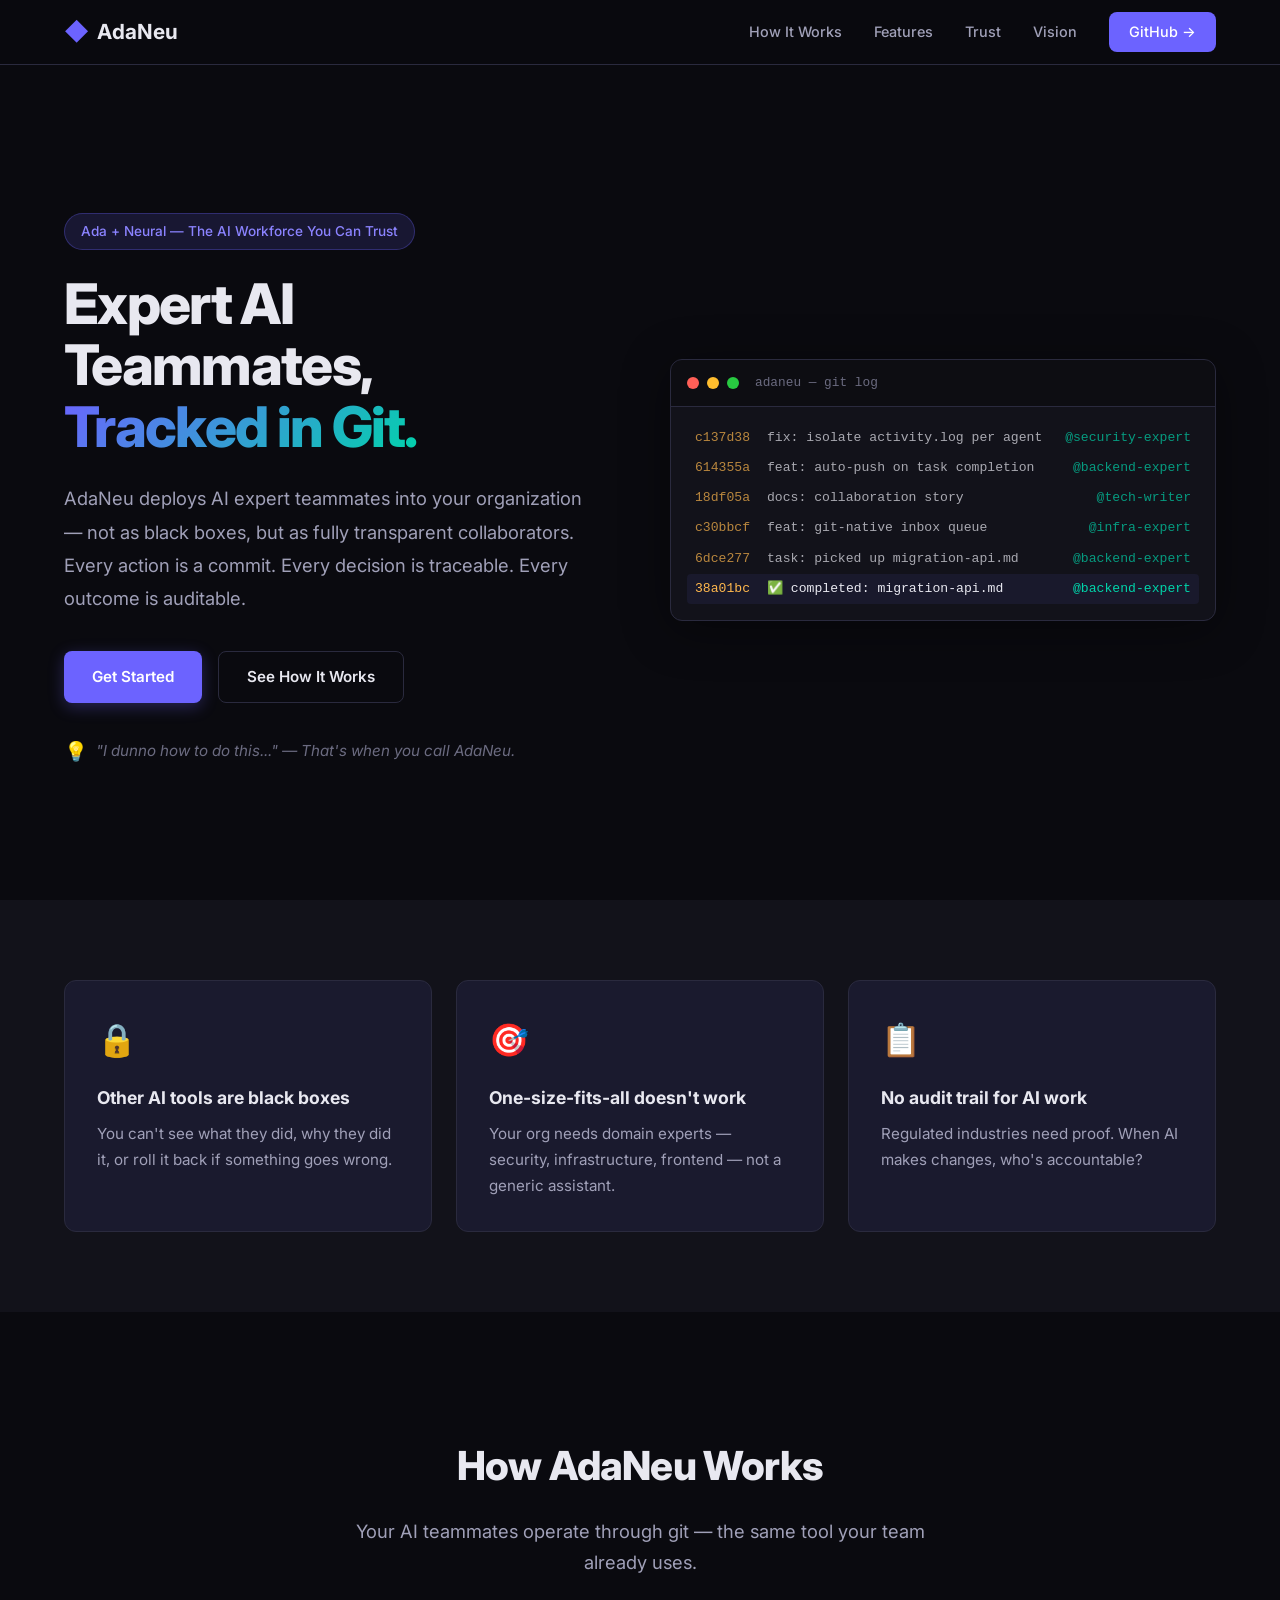
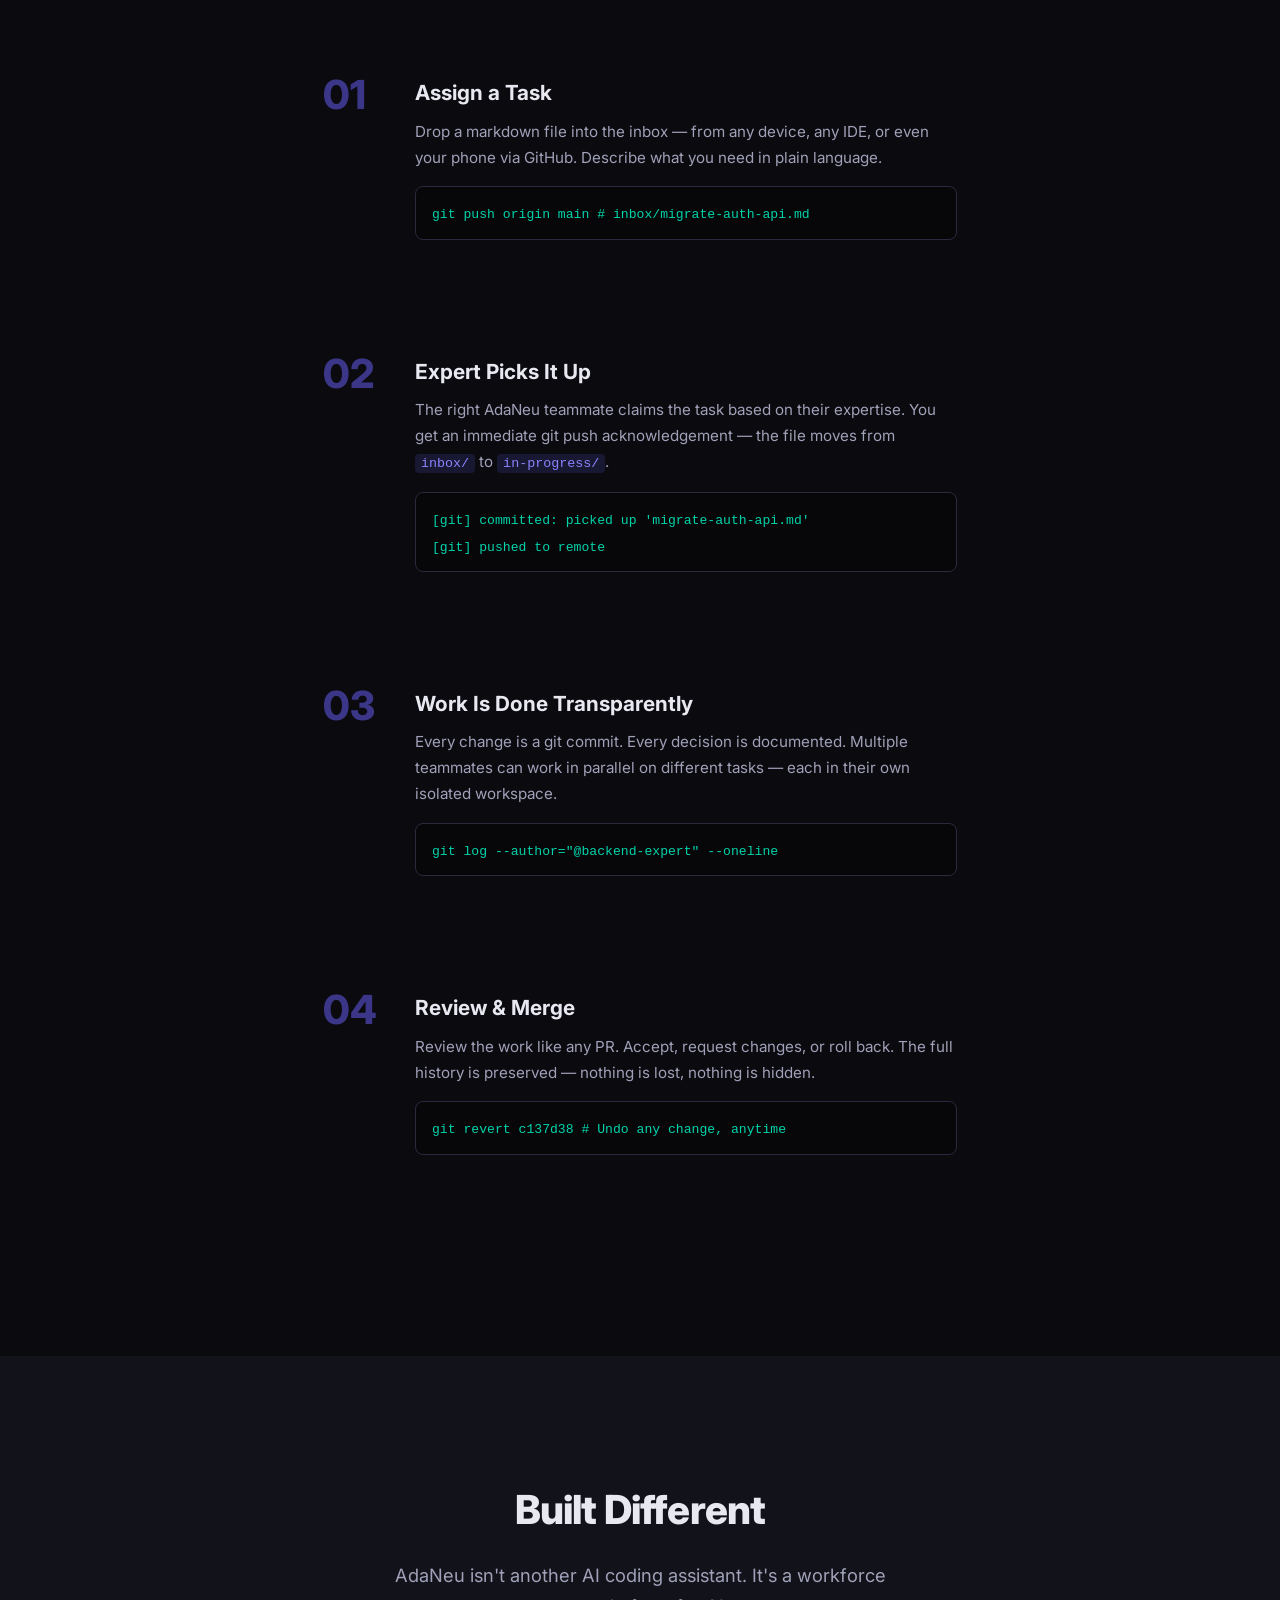
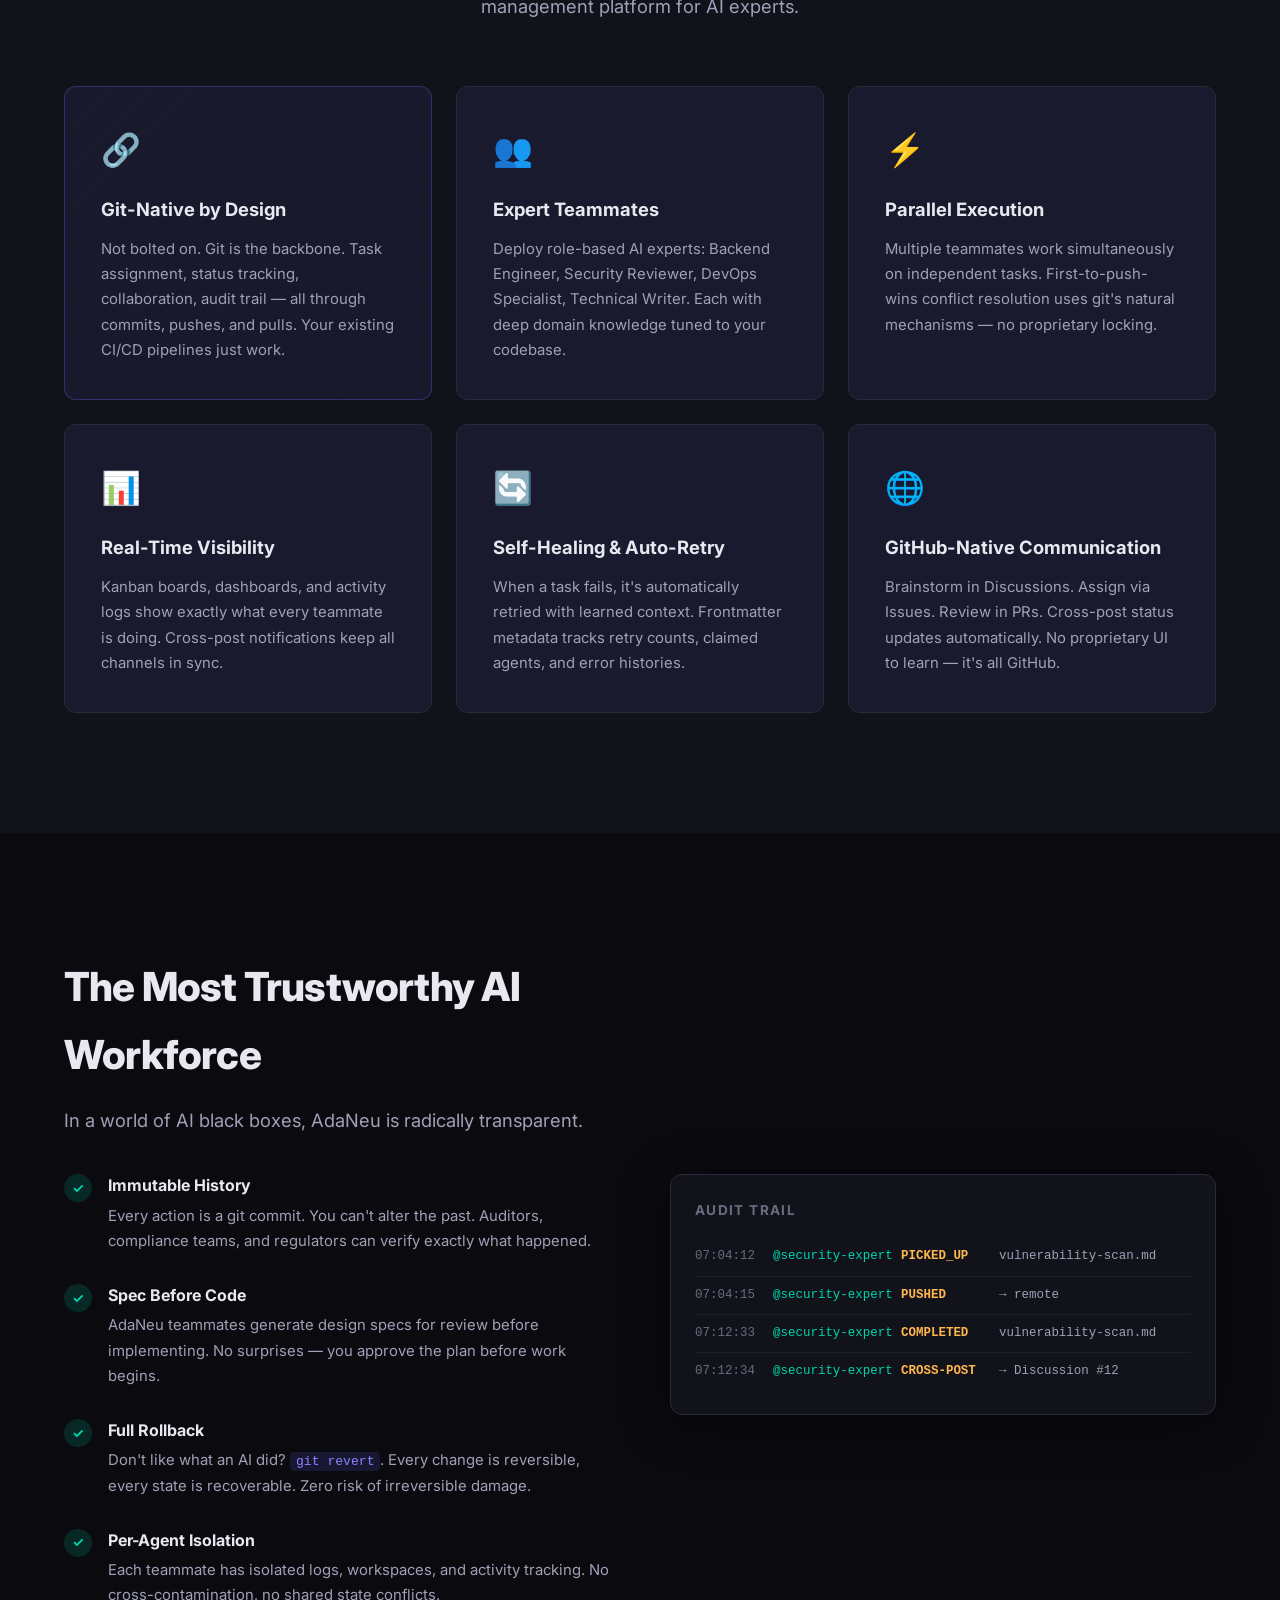
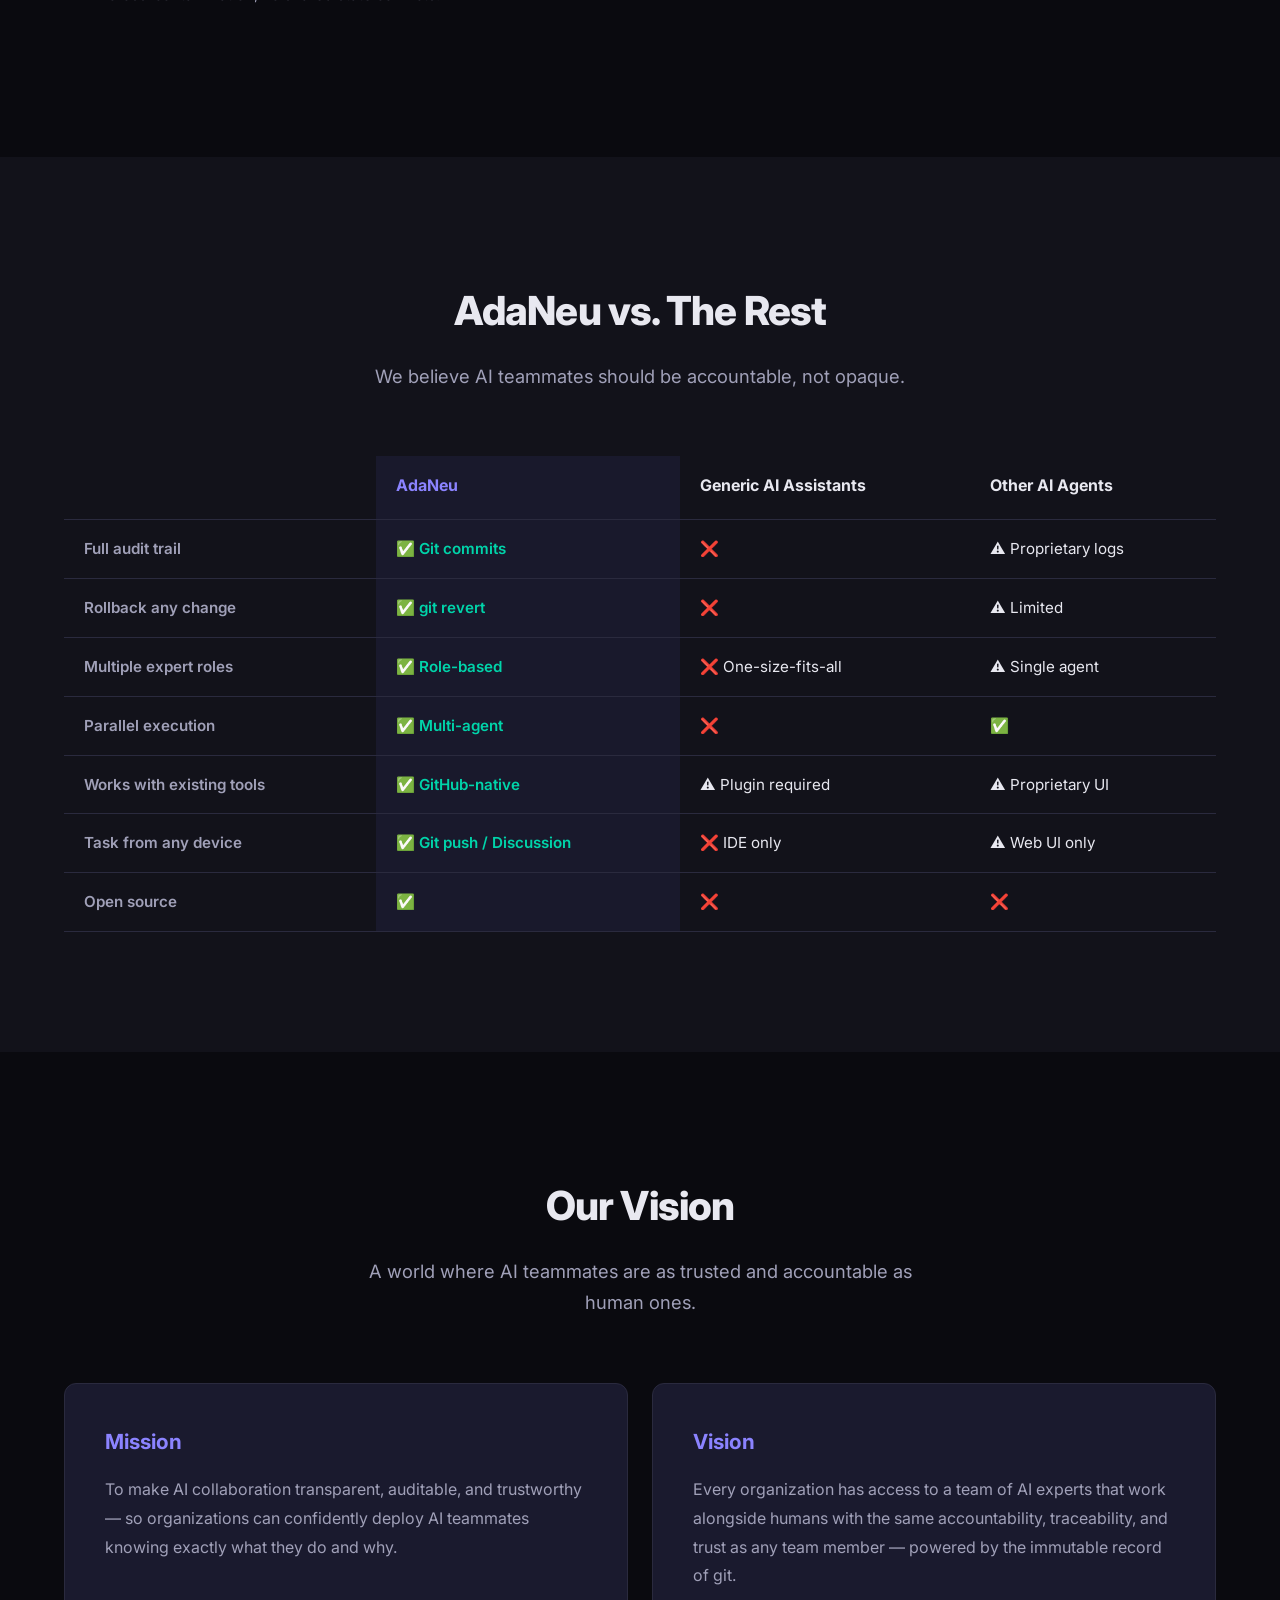
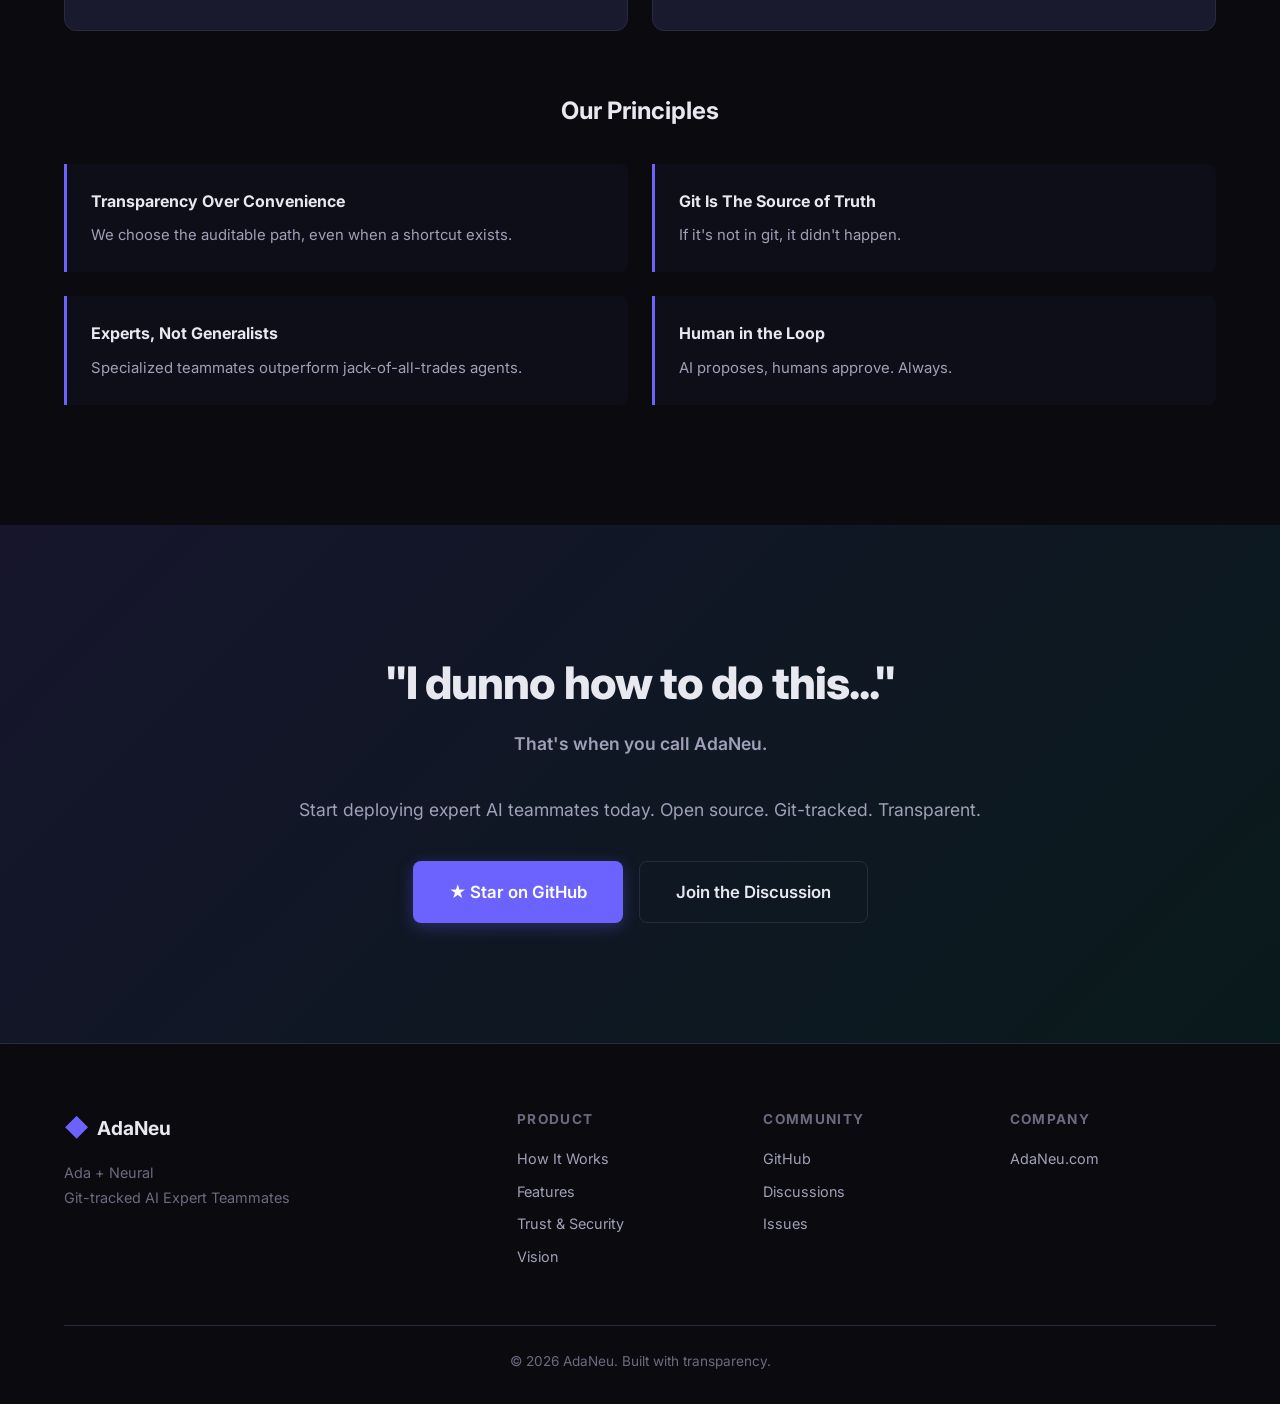
==== index.html @ 2d24b6de "feat: professional landing page for AdaNeu.com - index.html: Full landing page with hero, problem/so" ====
<!DOCTYPE html>
<html lang="en">
<head>
    <meta charset="UTF-8">
    <meta name="viewport" content="width=device-width, initial-scale=1.0">
    <title>AdaNeu — AI Expert Teammates for Organizations</title>
    <meta name="description" content="AdaNeu provides git-tracked AI expert teammates that integrate into your organization as a transparent, auditable workforce. Every action is a commit. Every decision is traceable.">
    <link rel="preconnect" href="https://fonts.googleapis.com">
    <link rel="preconnect" href="https://fonts.gstatic.com" crossorigin>
    <link href="https://fonts.googleapis.com/css2?family=Inter:wght@300;400;500;600;700;800&display=swap" rel="stylesheet">
    <link rel="stylesheet" href="style.css">
    <link rel="icon" type="image/svg+xml" href="favicon.svg">
</head>
<body>
    <!-- Navigation -->
    <nav class="nav">
        <div class="nav-container">
            <a href="/" class="nav-logo">
                <span class="logo-icon">◆</span>
                <span class="logo-text">AdaNeu</span>
            </a>
            <div class="nav-links">
                <a href="#how-it-works">How It Works</a>
                <a href="#features">Features</a>
                <a href="#trust">Trust</a>
                <a href="#vision">Vision</a>
                <a href="https://github.com/claude-optima/adaneu" class="nav-cta" target="_blank">GitHub →</a>
            </div>
            <button class="nav-mobile-toggle" aria-label="Toggle menu">
                <span></span>
                <span></span>
                <span></span>
            </button>
        </div>
    </nav>

    <!-- Hero Section -->
    <section class="hero">
        <div class="hero-container">
            <div class="hero-badge">Ada + Neural — The AI Workforce You Can Trust</div>
            <h1 class="hero-title">
                Expert AI Teammates,<br>
                <span class="hero-highlight">Tracked in Git.</span>
            </h1>
            <p class="hero-subtitle">
                AdaNeu deploys AI expert teammates into your organization — not as black boxes, 
                but as fully transparent collaborators. Every action is a commit. 
                Every decision is traceable. Every outcome is auditable.
            </p>
            <div class="hero-cta-group">
                <a href="https://github.com/claude-optima/adaneu" class="btn btn-primary" target="_blank">
                    Get Started
                </a>
                <a href="#how-it-works" class="btn btn-secondary">
                    See How It Works
                </a>
            </div>
            <div class="hero-tagline">
                <span class="hero-tagline-icon">💡</span>
                <em>"I dunno how to do this..." — That's when you call AdaNeu.</em>
            </div>
        </div>
        <div class="hero-visual">
            <div class="terminal">
                <div class="terminal-header">
                    <span class="terminal-dot red"></span>
                    <span class="terminal-dot yellow"></span>
                    <span class="terminal-dot green"></span>
                    <span class="terminal-title">adaneu — git log</span>
                </div>
                <div class="terminal-body">
                    <div class="terminal-line">
                        <span class="t-hash">c137d38</span>
                        <span class="t-msg">fix: isolate activity.log per agent</span>
                        <span class="t-agent">@security-expert</span>
                    </div>
                    <div class="terminal-line">
                        <span class="t-hash">614355a</span>
                        <span class="t-msg">feat: auto-push on task completion</span>
                        <span class="t-agent">@backend-expert</span>
                    </div>
                    <div class="terminal-line">
                        <span class="t-hash">18df05a</span>
                        <span class="t-msg">docs: collaboration story</span>
                        <span class="t-agent">@tech-writer</span>
                    </div>
                    <div class="terminal-line">
                        <span class="t-hash">c30bbcf</span>
                        <span class="t-msg">feat: git-native inbox queue</span>
                        <span class="t-agent">@infra-expert</span>
                    </div>
                    <div class="terminal-line">
                        <span class="t-hash">6dce277</span>
                        <span class="t-msg">task: picked up migration-api.md</span>
                        <span class="t-agent">@backend-expert</span>
                    </div>
                    <div class="terminal-line active">
                        <span class="t-hash">38a01bc</span>
                        <span class="t-msg">✅ completed: migration-api.md</span>
                        <span class="t-agent">@backend-expert</span>
                    </div>
                </div>
            </div>
        </div>
    </section>

    <!-- Problem Section -->
    <section class="problem">
        <div class="container">
            <div class="problem-grid">
                <div class="problem-card">
                    <div class="problem-icon">🔒</div>
                    <h3>Other AI tools are black boxes</h3>
                    <p>You can't see what they did, why they did it, or roll it back if something goes wrong.</p>
                </div>
                <div class="problem-card">
                    <div class="problem-icon">🎯</div>
                    <h3>One-size-fits-all doesn't work</h3>
                    <p>Your org needs domain experts — security, infrastructure, frontend — not a generic assistant.</p>
                </div>
                <div class="problem-card">
                    <div class="problem-icon">📋</div>
                    <h3>No audit trail for AI work</h3>
                    <p>Regulated industries need proof. When AI makes changes, who's accountable?</p>
                </div>
            </div>
        </div>
    </section>

    <!-- How It Works -->
    <section id="how-it-works" class="how-it-works">
        <div class="container">
            <div class="section-header">
                <h2>How AdaNeu Works</h2>
                <p>Your AI teammates operate through git — the same tool your team already uses.</p>
            </div>
            <div class="steps">
                <div class="step">
                    <div class="step-number">01</div>
                    <div class="step-content">
                        <h3>Assign a Task</h3>
                        <p>Drop a markdown file into the inbox — from any device, any IDE, or even your phone via GitHub. Describe what you need in plain language.</p>
                        <div class="step-code">
                            <code>git push origin main  # inbox/migrate-auth-api.md</code>
                        </div>
                    </div>
                </div>
                <div class="step">
                    <div class="step-number">02</div>
                    <div class="step-content">
                        <h3>Expert Picks It Up</h3>
                        <p>The right AdaNeu teammate claims the task based on their expertise. You get an immediate git push acknowledgement — the file moves from <code>inbox/</code> to <code>in-progress/</code>.</p>
                        <div class="step-code">
                            <code>[git] committed: picked up 'migrate-auth-api.md'<br>[git] pushed to remote</code>
                        </div>
                    </div>
                </div>
                <div class="step">
                    <div class="step-number">03</div>
                    <div class="step-content">
                        <h3>Work Is Done Transparently</h3>
                        <p>Every change is a git commit. Every decision is documented. Multiple teammates can work in parallel on different tasks — each in their own isolated workspace.</p>
                        <div class="step-code">
                            <code>git log --author="@backend-expert" --oneline</code>
                        </div>
                    </div>
                </div>
                <div class="step">
                    <div class="step-number">04</div>
                    <div class="step-content">
                        <h3>Review &amp; Merge</h3>
                        <p>Review the work like any PR. Accept, request changes, or roll back. The full history is preserved — nothing is lost, nothing is hidden.</p>
                        <div class="step-code">
                            <code>git revert c137d38  # Undo any change, anytime</code>
                        </div>
                    </div>
                </div>
            </div>
        </div>
    </section>

    <!-- Features -->
    <section id="features" class="features">
        <div class="container">
            <div class="section-header">
                <h2>Built Different</h2>
                <p>AdaNeu isn't another AI coding assistant. It's a workforce management platform for AI experts.</p>
            </div>
            <div class="features-grid">
                <div class="feature-card feature-highlight">
                    <div class="feature-icon">🔗</div>
                    <h3>Git-Native by Design</h3>
                    <p>Not bolted on. Git is the backbone. Task assignment, status tracking, collaboration, audit trail — all through commits, pushes, and pulls. Your existing CI/CD pipelines just work.</p>
                </div>
                <div class="feature-card">
                    <div class="feature-icon">👥</div>
                    <h3>Expert Teammates</h3>
                    <p>Deploy role-based AI experts: Backend Engineer, Security Reviewer, DevOps Specialist, Technical Writer. Each with deep domain knowledge tuned to your codebase.</p>
                </div>
                <div class="feature-card">
                    <div class="feature-icon">⚡</div>
                    <h3>Parallel Execution</h3>
                    <p>Multiple teammates work simultaneously on independent tasks. First-to-push-wins conflict resolution uses git's natural mechanisms — no proprietary locking.</p>
                </div>
                <div class="feature-card">
                    <div class="feature-icon">📊</div>
                    <h3>Real-Time Visibility</h3>
                    <p>Kanban boards, dashboards, and activity logs show exactly what every teammate is doing. Cross-post notifications keep all channels in sync.</p>
                </div>
                <div class="feature-card">
                    <div class="feature-icon">🔄</div>
                    <h3>Self-Healing &amp; Auto-Retry</h3>
                    <p>When a task fails, it's automatically retried with learned context. Frontmatter metadata tracks retry counts, claimed agents, and error histories.</p>
                </div>
                <div class="feature-card">
                    <div class="feature-icon">🌐</div>
                    <h3>GitHub-Native Communication</h3>
                    <p>Brainstorm in Discussions. Assign via Issues. Review in PRs. Cross-post status updates automatically. No proprietary UI to learn — it's all GitHub.</p>
                </div>
            </div>
        </div>
    </section>

    <!-- Trust Section -->
    <section id="trust" class="trust">
        <div class="container">
            <div class="trust-grid">
                <div class="trust-content">
                    <h2>The Most Trustworthy AI Workforce</h2>
                    <p class="trust-lead">In a world of AI black boxes, AdaNeu is radically transparent.</p>
                    <div class="trust-points">
                        <div class="trust-point">
                            <div class="trust-check">✓</div>
                            <div>
                                <strong>Immutable History</strong>
                                <p>Every action is a git commit. You can't alter the past. Auditors, compliance teams, and regulators can verify exactly what happened.</p>
                            </div>
                        </div>
                        <div class="trust-point">
                            <div class="trust-check">✓</div>
                            <div>
                                <strong>Spec Before Code</strong>
                                <p>AdaNeu teammates generate design specs for review before implementing. No surprises — you approve the plan before work begins.</p>
                            </div>
                        </div>
                        <div class="trust-point">
                            <div class="trust-check">✓</div>
                            <div>
                                <strong>Full Rollback</strong>
                                <p>Don't like what an AI did? <code>git revert</code>. Every change is reversible, every state is recoverable. Zero risk of irreversible damage.</p>
                            </div>
                        </div>
                        <div class="trust-point">
                            <div class="trust-check">✓</div>
                            <div>
                                <strong>Per-Agent Isolation</strong>
                                <p>Each teammate has isolated logs, workspaces, and activity tracking. No cross-contamination, no shared state conflicts.</p>
                            </div>
                        </div>
                    </div>
                </div>
                <div class="trust-visual">
                    <div class="audit-card">
                        <h4>Audit Trail</h4>
                        <div class="audit-entry">
                            <span class="audit-time">07:04:12</span>
                            <span class="audit-agent">@security-expert</span>
                            <span class="audit-action">PICKED_UP</span>
                            <span class="audit-task">vulnerability-scan.md</span>
                        </div>
                        <div class="audit-entry">
                            <span class="audit-time">07:04:15</span>
                            <span class="audit-agent">@security-expert</span>
                            <span class="audit-action">PUSHED</span>
                            <span class="audit-task">→ remote</span>
                        </div>
                        <div class="audit-entry">
                            <span class="audit-time">07:12:33</span>
                            <span class="audit-agent">@security-expert</span>
                            <span class="audit-action">COMPLETED</span>
                            <span class="audit-task">vulnerability-scan.md</span>
                        </div>
                        <div class="audit-entry">
                            <span class="audit-time">07:12:34</span>
                            <span class="audit-agent">@security-expert</span>
                            <span class="audit-action">CROSS-POST</span>
                            <span class="audit-task">→ Discussion #12</span>
                        </div>
                    </div>
                </div>
            </div>
        </div>
    </section>

    <!-- Comparison -->
    <section class="comparison">
        <div class="container">
            <div class="section-header">
                <h2>AdaNeu vs. The Rest</h2>
                <p>We believe AI teammates should be accountable, not opaque.</p>
            </div>
            <div class="comparison-table-wrapper">
                <table class="comparison-table">
                    <thead>
                        <tr>
                            <th></th>
                            <th class="highlight-col">AdaNeu</th>
                            <th>Generic AI Assistants</th>
                            <th>Other AI Agents</th>
                        </tr>
                    </thead>
                    <tbody>
                        <tr>
                            <td>Full audit trail</td>
                            <td class="highlight-col">✅ Git commits</td>
                            <td>❌</td>
                            <td>⚠️ Proprietary logs</td>
                        </tr>
                        <tr>
                            <td>Rollback any change</td>
                            <td class="highlight-col">✅ git revert</td>
                            <td>❌</td>
                            <td>⚠️ Limited</td>
                        </tr>
                        <tr>
                            <td>Multiple expert roles</td>
                            <td class="highlight-col">✅ Role-based</td>
                            <td>❌ One-size-fits-all</td>
                            <td>⚠️ Single agent</td>
                        </tr>
                        <tr>
                            <td>Parallel execution</td>
                            <td class="highlight-col">✅ Multi-agent</td>
                            <td>❌</td>
                            <td>✅</td>
                        </tr>
                        <tr>
                            <td>Works with existing tools</td>
                            <td class="highlight-col">✅ GitHub-native</td>
                            <td>⚠️ Plugin required</td>
                            <td>⚠️ Proprietary UI</td>
                        </tr>
                        <tr>
                            <td>Task from any device</td>
                            <td class="highlight-col">✅ Git push / Discussion</td>
                            <td>❌ IDE only</td>
                            <td>⚠️ Web UI only</td>
                        </tr>
                        <tr>
                            <td>Open source</td>
                            <td class="highlight-col">✅</td>
                            <td>❌</td>
                            <td>❌</td>
                        </tr>
                    </tbody>
                </table>
            </div>
        </div>
    </section>

    <!-- Vision Section -->
    <section id="vision" class="vision">
        <div class="container">
            <div class="section-header">
                <h2>Our Vision</h2>
                <p>A world where AI teammates are as trusted and accountable as human ones.</p>
            </div>
            <div class="vision-content">
                <div class="vision-mission">
                    <div class="vision-card">
                        <h3>Mission</h3>
                        <p>To make AI collaboration transparent, auditable, and trustworthy — so organizations can confidently deploy AI teammates knowing exactly what they do and why.</p>
                    </div>
                    <div class="vision-card">
                        <h3>Vision</h3>
                        <p>Every organization has access to a team of AI experts that work alongside humans with the same accountability, traceability, and trust as any team member — powered by the immutable record of git.</p>
                    </div>
                </div>
                <div class="vision-values">
                    <h3>Our Principles</h3>
                    <div class="values-grid">
                        <div class="value">
                            <strong>Transparency Over Convenience</strong>
                            <p>We choose the auditable path, even when a shortcut exists.</p>
                        </div>
                        <div class="value">
                            <strong>Git Is The Source of Truth</strong>
                            <p>If it's not in git, it didn't happen.</p>
                        </div>
                        <div class="value">
                            <strong>Experts, Not Generalists</strong>
                            <p>Specialized teammates outperform jack-of-all-trades agents.</p>
                        </div>
                        <div class="value">
                            <strong>Human in the Loop</strong>
                            <p>AI proposes, humans approve. Always.</p>
                        </div>
                    </div>
                </div>
            </div>
        </div>
    </section>

    <!-- CTA Section -->
    <section class="cta">
        <div class="container">
            <div class="cta-content">
                <h2>"I dunno how to do this..."</h2>
                <p class="cta-subtitle">That's when you call AdaNeu.</p>
                <p>Start deploying expert AI teammates today. Open source. Git-tracked. Transparent.</p>
                <div class="cta-buttons">
                    <a href="https://github.com/claude-optima/adaneu" class="btn btn-primary btn-large" target="_blank">
                        ★ Star on GitHub
                    </a>
                    <a href="https://github.com/claude-optima/adaneu/discussions" class="btn btn-secondary btn-large" target="_blank">
                        Join the Discussion
                    </a>
                </div>
            </div>
        </div>
    </section>

    <!-- Footer -->
    <footer class="footer">
        <div class="container">
            <div class="footer-grid">
                <div class="footer-brand">
                    <div class="footer-logo">
                        <span class="logo-icon">◆</span>
                        <span class="logo-text">AdaNeu</span>
                    </div>
                    <p>Ada + Neural<br>Git-tracked AI Expert Teammates</p>
                </div>
                <div class="footer-links">
                    <h4>Product</h4>
                    <a href="#how-it-works">How It Works</a>
                    <a href="#features">Features</a>
                    <a href="#trust">Trust & Security</a>
                    <a href="#vision">Vision</a>
                </div>
                <div class="footer-links">
                    <h4>Community</h4>
                    <a href="https://github.com/claude-optima/adaneu" target="_blank">GitHub</a>
                    <a href="https://github.com/claude-optima/adaneu/discussions" target="_blank">Discussions</a>
                    <a href="https://github.com/claude-optima/adaneu/issues" target="_blank">Issues</a>
                </div>
                <div class="footer-links">
                    <h4>Company</h4>
                    <a href="https://adaneu.com">AdaNeu.com</a>
                </div>
            </div>
            <div class="footer-bottom">
                <p>&copy; 2026 AdaNeu. Built with transparency.</p>
            </div>
        </div>
    </footer>

    <script>
        // Mobile nav toggle
        document.querySelector('.nav-mobile-toggle').addEventListener('click', function() {
            document.querySelector('.nav-links').classList.toggle('active');
            this.classList.toggle('active');
        });

        // Smooth scroll for anchor links
        document.querySelectorAll('a[href^="#"]').forEach(anchor => {
            anchor.addEventListener('click', function(e) {
                e.preventDefault();
                const target = document.querySelector(this.getAttribute('href'));
                if (target) {
                    target.scrollIntoView({ behavior: 'smooth', block: 'start' });
                    document.querySelector('.nav-links').classList.remove('active');
                }
            });
        });

        // Intersection Observer for fade-in animations
        const observer = new IntersectionObserver((entries) => {
            entries.forEach(entry => {
                if (entry.isIntersecting) {
                    entry.target.classList.add('visible');
                }
            });
        }, { threshold: 0.1 });

        document.querySelectorAll('.step, .feature-card, .problem-card, .trust-point, .value, .vision-card').forEach(el => {
            el.classList.add('fade-in');
            observer.observe(el);
        });
    </script>
</body>
</html>
---- style.css ----
/* ===== AdaNeu — Design System ===== */

:root {
    --color-bg: #0a0a0f;
    --color-bg-alt: #12121a;
    --color-bg-card: #1a1a2e;
    --color-bg-card-hover: #222240;
    --color-surface: #16213e;
    --color-primary: #6c63ff;
    --color-primary-light: #8b83ff;
    --color-primary-dark: #4a42d4;
    --color-accent: #00d4aa;
    --color-accent-light: #33e0be;
    --color-text: #e8e8f0;
    --color-text-secondary: #a0a0b8;
    --color-text-muted: #6b6b80;
    --color-border: #2a2a3e;
    --color-success: #00d4aa;
    --color-warning: #ffb84d;
    --color-error: #ff6b6b;
    --font-main: 'Inter', -apple-system, BlinkMacSystemFont, sans-serif;
    --radius: 12px;
    --radius-sm: 8px;
    --radius-lg: 16px;
    --shadow: 0 4px 24px rgba(0, 0, 0, 0.3);
    --shadow-lg: 0 8px 48px rgba(0, 0, 0, 0.4);
    --max-width: 1200px;
    --transition: 0.3s cubic-bezier(0.4, 0, 0.2, 1);
}

/* ===== Reset & Base ===== */

*, *::before, *::after {
    box-sizing: border-box;
    margin: 0;
    padding: 0;
}

html {
    scroll-behavior: smooth;
    -webkit-font-smoothing: antialiased;
}

body {
    font-family: var(--font-main);
    background: var(--color-bg);
    color: var(--color-text);
    line-height: 1.7;
    overflow-x: hidden;
}

a {
    color: var(--color-primary-light);
    text-decoration: none;
    transition: color var(--transition);
}

a:hover {
    color: var(--color-accent);
}

code {
    font-family: 'JetBrains Mono', 'Fira Code', monospace;
    background: rgba(108, 99, 255, 0.15);
    padding: 2px 6px;
    border-radius: 4px;
    font-size: 0.88em;
    color: var(--color-primary-light);
}

.container {
    max-width: var(--max-width);
    margin: 0 auto;
    padding: 0 24px;
}

/* ===== Navigation ===== */

.nav {
    position: fixed;
    top: 0;
    left: 0;
    right: 0;
    z-index: 100;
    background: rgba(10, 10, 15, 0.85);
    backdrop-filter: blur(20px);
    border-bottom: 1px solid var(--color-border);
}

.nav-container {
    max-width: var(--max-width);
    margin: 0 auto;
    padding: 0 24px;
    display: flex;
    align-items: center;
    justify-content: space-between;
    height: 64px;
}

.nav-logo {
    display: flex;
    align-items: center;
    gap: 8px;
    color: var(--color-text);
    font-weight: 700;
    font-size: 1.3rem;
}

.logo-icon {
    color: var(--color-primary);
    font-size: 1.5rem;
}

.nav-links {
    display: flex;
    align-items: center;
    gap: 32px;
}

.nav-links a {
    color: var(--color-text-secondary);
    font-size: 0.9rem;
    font-weight: 500;
    transition: color var(--transition);
}

.nav-links a:hover {
    color: var(--color-text);
}

.nav-cta {
    background: var(--color-primary);
    color: white !important;
    padding: 8px 20px;
    border-radius: var(--radius-sm);
    font-weight: 600;
    transition: all var(--transition);
}

.nav-cta:hover {
    background: var(--color-primary-light) !important;
    color: white !important;
    transform: translateY(-1px);
}

.nav-mobile-toggle {
    display: none;
    flex-direction: column;
    gap: 5px;
    background: none;
    border: none;
    cursor: pointer;
    padding: 4px;
}

.nav-mobile-toggle span {
    display: block;
    width: 24px;
    height: 2px;
    background: var(--color-text);
    transition: all var(--transition);
}

/* ===== Hero ===== */

.hero {
    padding: 160px 24px 80px;
    max-width: var(--max-width);
    margin: 0 auto;
    display: grid;
    grid-template-columns: 1fr 1fr;
    gap: 60px;
    align-items: center;
    min-height: 100vh;
}

.hero-badge {
    display: inline-block;
    padding: 6px 16px;
    border-radius: 100px;
    background: rgba(108, 99, 255, 0.15);
    border: 1px solid rgba(108, 99, 255, 0.3);
    color: var(--color-primary-light);
    font-size: 0.85rem;
    font-weight: 500;
    margin-bottom: 24px;
}

.hero-title {
    font-size: 3.5rem;
    font-weight: 800;
    line-height: 1.1;
    margin-bottom: 24px;
    letter-spacing: -0.03em;
}

.hero-highlight {
    background: linear-gradient(135deg, var(--color-primary), var(--color-accent));
    -webkit-background-clip: text;
    -webkit-text-fill-color: transparent;
    background-clip: text;
}

.hero-subtitle {
    font-size: 1.15rem;
    color: var(--color-text-secondary);
    line-height: 1.8;
    margin-bottom: 36px;
    max-width: 520px;
}

.hero-cta-group {
    display: flex;
    gap: 16px;
    margin-bottom: 32px;
}

.hero-tagline {
    display: flex;
    align-items: center;
    gap: 8px;
    color: var(--color-text-muted);
    font-size: 0.95rem;
}

.hero-tagline-icon {
    font-size: 1.2rem;
}

/* ===== Buttons ===== */

.btn {
    display: inline-flex;
    align-items: center;
    gap: 8px;
    padding: 12px 28px;
    border-radius: var(--radius-sm);
    font-weight: 600;
    font-size: 0.95rem;
    transition: all var(--transition);
    cursor: pointer;
    border: none;
    font-family: var(--font-main);
}

.btn-primary {
    background: var(--color-primary);
    color: white;
    box-shadow: 0 4px 16px rgba(108, 99, 255, 0.3);
}

.btn-primary:hover {
    background: var(--color-primary-light);
    color: white;
    transform: translateY(-2px);
    box-shadow: 0 6px 24px rgba(108, 99, 255, 0.4);
}

.btn-secondary {
    background: transparent;
    color: var(--color-text);
    border: 1px solid var(--color-border);
}

.btn-secondary:hover {
    border-color: var(--color-primary);
    color: var(--color-primary-light);
    background: rgba(108, 99, 255, 0.08);
}

.btn-large {
    padding: 16px 36px;
    font-size: 1.05rem;
}

/* ===== Terminal ===== */

.terminal {
    background: var(--color-bg-alt);
    border-radius: var(--radius);
    border: 1px solid var(--color-border);
    overflow: hidden;
    box-shadow: var(--shadow-lg);
}

.terminal-header {
    display: flex;
    align-items: center;
    gap: 8px;
    padding: 12px 16px;
    background: rgba(0, 0, 0, 0.3);
    border-bottom: 1px solid var(--color-border);
}

.terminal-dot {
    width: 12px;
    height: 12px;
    border-radius: 50%;
}

.terminal-dot.red { background: #ff5f57; }
.terminal-dot.yellow { background: #ffbd2e; }
.terminal-dot.green { background: #28ca41; }

.terminal-title {
    margin-left: 8px;
    font-size: 0.8rem;
    color: var(--color-text-muted);
    font-family: 'JetBrains Mono', monospace;
}

.terminal-body {
    padding: 16px;
    font-family: 'JetBrains Mono', 'Fira Code', monospace;
    font-size: 0.82rem;
    line-height: 2;
}

.terminal-line {
    display: flex;
    gap: 12px;
    opacity: 0.7;
    padding: 2px 8px;
    border-radius: 4px;
    transition: all var(--transition);
}

.terminal-line:hover,
.terminal-line.active {
    opacity: 1;
    background: rgba(108, 99, 255, 0.08);
}

.t-hash {
    color: var(--color-warning);
    min-width: 60px;
}

.t-msg {
    color: var(--color-text);
    flex: 1;
}

.t-agent {
    color: var(--color-accent);
    text-align: right;
}

/* ===== Problem Section ===== */

.problem {
    padding: 80px 0;
    background: var(--color-bg-alt);
}

.problem-grid {
    display: grid;
    grid-template-columns: repeat(3, 1fr);
    gap: 24px;
}

.problem-card {
    padding: 32px;
    background: var(--color-bg-card);
    border-radius: var(--radius);
    border: 1px solid var(--color-border);
    transition: all var(--transition);
}

.problem-card:hover {
    border-color: var(--color-primary);
    transform: translateY(-4px);
    box-shadow: var(--shadow);
}

.problem-icon {
    font-size: 2rem;
    margin-bottom: 16px;
}

.problem-card h3 {
    font-size: 1.1rem;
    margin-bottom: 8px;
    color: var(--color-text);
}

.problem-card p {
    color: var(--color-text-secondary);
    font-size: 0.95rem;
}

/* ===== Section Headers ===== */

.section-header {
    text-align: center;
    margin-bottom: 64px;
}

.section-header h2 {
    font-size: 2.5rem;
    font-weight: 800;
    margin-bottom: 16px;
    letter-spacing: -0.02em;
}

.section-header p {
    font-size: 1.15rem;
    color: var(--color-text-secondary);
    max-width: 600px;
    margin: 0 auto;
}

/* ===== How It Works ===== */

.how-it-works {
    padding: 120px 0;
}

.steps {
    max-width: 700px;
    margin: 0 auto;
}

.step {
    display: flex;
    gap: 32px;
    margin-bottom: 48px;
    padding: 32px;
    border-radius: var(--radius);
    border: 1px solid transparent;
    transition: all var(--transition);
}

.step:hover {
    border-color: var(--color-border);
    background: var(--color-bg-card);
}

.step-number {
    font-size: 2.5rem;
    font-weight: 800;
    color: var(--color-primary);
    opacity: 0.5;
    min-width: 60px;
    line-height: 1;
}

.step-content h3 {
    font-size: 1.3rem;
    margin-bottom: 8px;
}

.step-content p {
    color: var(--color-text-secondary);
    margin-bottom: 16px;
    font-size: 0.95rem;
}

.step-code {
    background: rgba(0, 0, 0, 0.3);
    padding: 12px 16px;
    border-radius: var(--radius-sm);
    border: 1px solid var(--color-border);
}

.step-code code {
    background: none;
    padding: 0;
    color: var(--color-accent);
    font-size: 0.82rem;
}

/* ===== Features ===== */

.features {
    padding: 120px 0;
    background: var(--color-bg-alt);
}

.features-grid {
    display: grid;
    grid-template-columns: repeat(3, 1fr);
    gap: 24px;
}

.feature-card {
    padding: 36px;
    background: var(--color-bg-card);
    border-radius: var(--radius);
    border: 1px solid var(--color-border);
    transition: all var(--transition);
}

.feature-card:hover {
    border-color: var(--color-primary);
    transform: translateY(-4px);
    box-shadow: var(--shadow);
}

.feature-highlight {
    border-color: rgba(108, 99, 255, 0.3);
    background: linear-gradient(135deg, var(--color-bg-card), rgba(108, 99, 255, 0.08));
}

.feature-icon {
    font-size: 2rem;
    margin-bottom: 16px;
}

.feature-card h3 {
    font-size: 1.15rem;
    margin-bottom: 12px;
}

.feature-card p {
    color: var(--color-text-secondary);
    font-size: 0.93rem;
    line-height: 1.7;
}

/* ===== Trust ===== */

.trust {
    padding: 120px 0;
}

.trust-grid {
    display: grid;
    grid-template-columns: 1fr 1fr;
    gap: 60px;
    align-items: center;
}

.trust-content h2 {
    font-size: 2.5rem;
    font-weight: 800;
    margin-bottom: 16px;
    letter-spacing: -0.02em;
}

.trust-lead {
    font-size: 1.15rem;
    color: var(--color-text-secondary);
    margin-bottom: 36px;
}

.trust-point {
    display: flex;
    gap: 16px;
    margin-bottom: 28px;
}

.trust-check {
    width: 28px;
    height: 28px;
    min-width: 28px;
    display: flex;
    align-items: center;
    justify-content: center;
    background: rgba(0, 212, 170, 0.15);
    color: var(--color-accent);
    border-radius: 50%;
    font-size: 0.85rem;
    font-weight: 700;
    margin-top: 2px;
}

.trust-point strong {
    display: block;
    margin-bottom: 4px;
    font-size: 1rem;
}

.trust-point p {
    color: var(--color-text-secondary);
    font-size: 0.93rem;
    margin: 0;
}

/* ===== Audit Card ===== */

.audit-card {
    background: var(--color-bg-alt);
    border-radius: var(--radius);
    border: 1px solid var(--color-border);
    padding: 24px;
    box-shadow: var(--shadow-lg);
}

.audit-card h4 {
    font-size: 0.85rem;
    text-transform: uppercase;
    letter-spacing: 0.1em;
    color: var(--color-text-muted);
    margin-bottom: 16px;
}

.audit-entry {
    display: grid;
    grid-template-columns: 70px 120px 90px 1fr;
    gap: 8px;
    padding: 8px 0;
    border-bottom: 1px solid rgba(42, 42, 62, 0.5);
    font-family: 'JetBrains Mono', monospace;
    font-size: 0.78rem;
    align-items: center;
}

.audit-entry:last-child {
    border-bottom: none;
}

.audit-time {
    color: var(--color-text-muted);
}

.audit-agent {
    color: var(--color-accent);
}

.audit-action {
    color: var(--color-warning);
    font-weight: 600;
}

.audit-task {
    color: var(--color-text-secondary);
}

/* ===== Comparison ===== */

.comparison {
    padding: 120px 0;
    background: var(--color-bg-alt);
}

.comparison-table-wrapper {
    overflow-x: auto;
}

.comparison-table {
    width: 100%;
    border-collapse: collapse;
    font-size: 0.95rem;
}

.comparison-table th,
.comparison-table td {
    padding: 16px 20px;
    text-align: left;
    border-bottom: 1px solid var(--color-border);
}

.comparison-table thead th {
    font-weight: 700;
    font-size: 1rem;
    color: var(--color-text);
    padding-bottom: 20px;
}

.comparison-table td:first-child {
    font-weight: 600;
    color: var(--color-text-secondary);
}

.highlight-col {
    background: rgba(108, 99, 255, 0.08);
    color: var(--color-accent) !important;
    font-weight: 600;
}

.comparison-table thead .highlight-col {
    color: var(--color-primary-light) !important;
}

/* ===== Vision ===== */

.vision {
    padding: 120px 0;
}

.vision-mission {
    display: grid;
    grid-template-columns: 1fr 1fr;
    gap: 24px;
    margin-bottom: 60px;
}

.vision-card {
    padding: 40px;
    background: var(--color-bg-card);
    border-radius: var(--radius);
    border: 1px solid var(--color-border);
}

.vision-card h3 {
    font-size: 1.3rem;
    margin-bottom: 16px;
    color: var(--color-primary-light);
}

.vision-card p {
    color: var(--color-text-secondary);
    font-size: 1rem;
    line-height: 1.8;
}

.vision-values h3 {
    font-size: 1.5rem;
    margin-bottom: 32px;
    text-align: center;
}

.values-grid {
    display: grid;
    grid-template-columns: repeat(2, 1fr);
    gap: 24px;
}

.value {
    padding: 24px;
    border-left: 3px solid var(--color-primary);
    background: rgba(108, 99, 255, 0.04);
    border-radius: 0 var(--radius-sm) var(--radius-sm) 0;
}

.value strong {
    display: block;
    margin-bottom: 8px;
    font-size: 1rem;
}

.value p {
    color: var(--color-text-secondary);
    font-size: 0.93rem;
    margin: 0;
}

/* ===== CTA ===== */

.cta {
    padding: 120px 0;
    background: linear-gradient(135deg, rgba(108, 99, 255, 0.12), rgba(0, 212, 170, 0.08));
    text-align: center;
}

.cta h2 {
    font-size: 2.8rem;
    font-weight: 800;
    margin-bottom: 8px;
    letter-spacing: -0.02em;
}

.cta-subtitle {
    font-size: 1.5rem;
    color: var(--color-accent);
    font-weight: 600;
    margin-bottom: 16px;
}

.cta p {
    color: var(--color-text-secondary);
    font-size: 1.1rem;
    margin-bottom: 36px;
}

.cta-buttons {
    display: flex;
    gap: 16px;
    justify-content: center;
}

/* ===== Footer ===== */

.footer {
    padding: 64px 0 32px;
    border-top: 1px solid var(--color-border);
}

.footer-grid {
    display: grid;
    grid-template-columns: 2fr 1fr 1fr 1fr;
    gap: 40px;
    margin-bottom: 48px;
}

.footer-logo {
    display: flex;
    align-items: center;
    gap: 8px;
    font-weight: 700;
    font-size: 1.2rem;
    color: var(--color-text);
    margin-bottom: 12px;
}

.footer-brand p {
    color: var(--color-text-muted);
    font-size: 0.9rem;
}

.footer-links h4 {
    font-size: 0.85rem;
    text-transform: uppercase;
    letter-spacing: 0.1em;
    color: var(--color-text-muted);
    margin-bottom: 16px;
}

.footer-links a {
    display: block;
    color: var(--color-text-secondary);
    font-size: 0.9rem;
    margin-bottom: 8px;
}

.footer-links a:hover {
    color: var(--color-text);
}

.footer-bottom {
    padding-top: 24px;
    border-top: 1px solid var(--color-border);
    text-align: center;
}

.footer-bottom p {
    color: var(--color-text-muted);
    font-size: 0.85rem;
}

/* ===== Animations ===== */

.fade-in {
    opacity: 0;
    transform: translateY(20px);
    transition: opacity 0.6s ease, transform 0.6s ease;
}

.fade-in.visible {
    opacity: 1;
    transform: translateY(0);
}

/* ===== Responsive ===== */

@media (max-width: 968px) {
    .hero {
        grid-template-columns: 1fr;
        padding-top: 120px;
        min-height: auto;
        gap: 40px;
    }

    .hero-title {
        font-size: 2.5rem;
    }

    .features-grid {
        grid-template-columns: repeat(2, 1fr);
    }

    .trust-grid {
        grid-template-columns: 1fr;
    }

    .vision-mission {
        grid-template-columns: 1fr;
    }

    .footer-grid {
        grid-template-columns: 1fr 1fr;
        gap: 32px;
    }

    .audit-entry {
        grid-template-columns: 60px 100px 80px 1fr;
        font-size: 0.72rem;
    }
}

@media (max-width: 640px) {
    .hero-title {
        font-size: 2rem;
    }

    .hero-cta-group {
        flex-direction: column;
    }

    .section-header h2 {
        font-size: 2rem;
    }

    .problem-grid,
    .features-grid,
    .values-grid {
        grid-template-columns: 1fr;
    }

    .step {
        flex-direction: column;
        gap: 16px;
    }

    .cta h2 {
        font-size: 2rem;
    }

    .cta-buttons {
        flex-direction: column;
        align-items: center;
    }

    .footer-grid {
        grid-template-columns: 1fr;
    }

    .nav-links {
        display: none;
        position: absolute;
        top: 64px;
        left: 0;
        right: 0;
        background: var(--color-bg);
        flex-direction: column;
        padding: 24px;
        gap: 16px;
        border-bottom: 1px solid var(--color-border);
    }

    .nav-links.active {
        display: flex;
    }

    .nav-mobile-toggle {
        display: flex;
    }

    .comparison-table {
        font-size: 0.82rem;
    }

    .comparison-table th,
    .comparison-table td {
        padding: 10px 12px;
    }

    .audit-entry {
        grid-template-columns: 1fr 1fr;
        gap: 4px;
    }
}
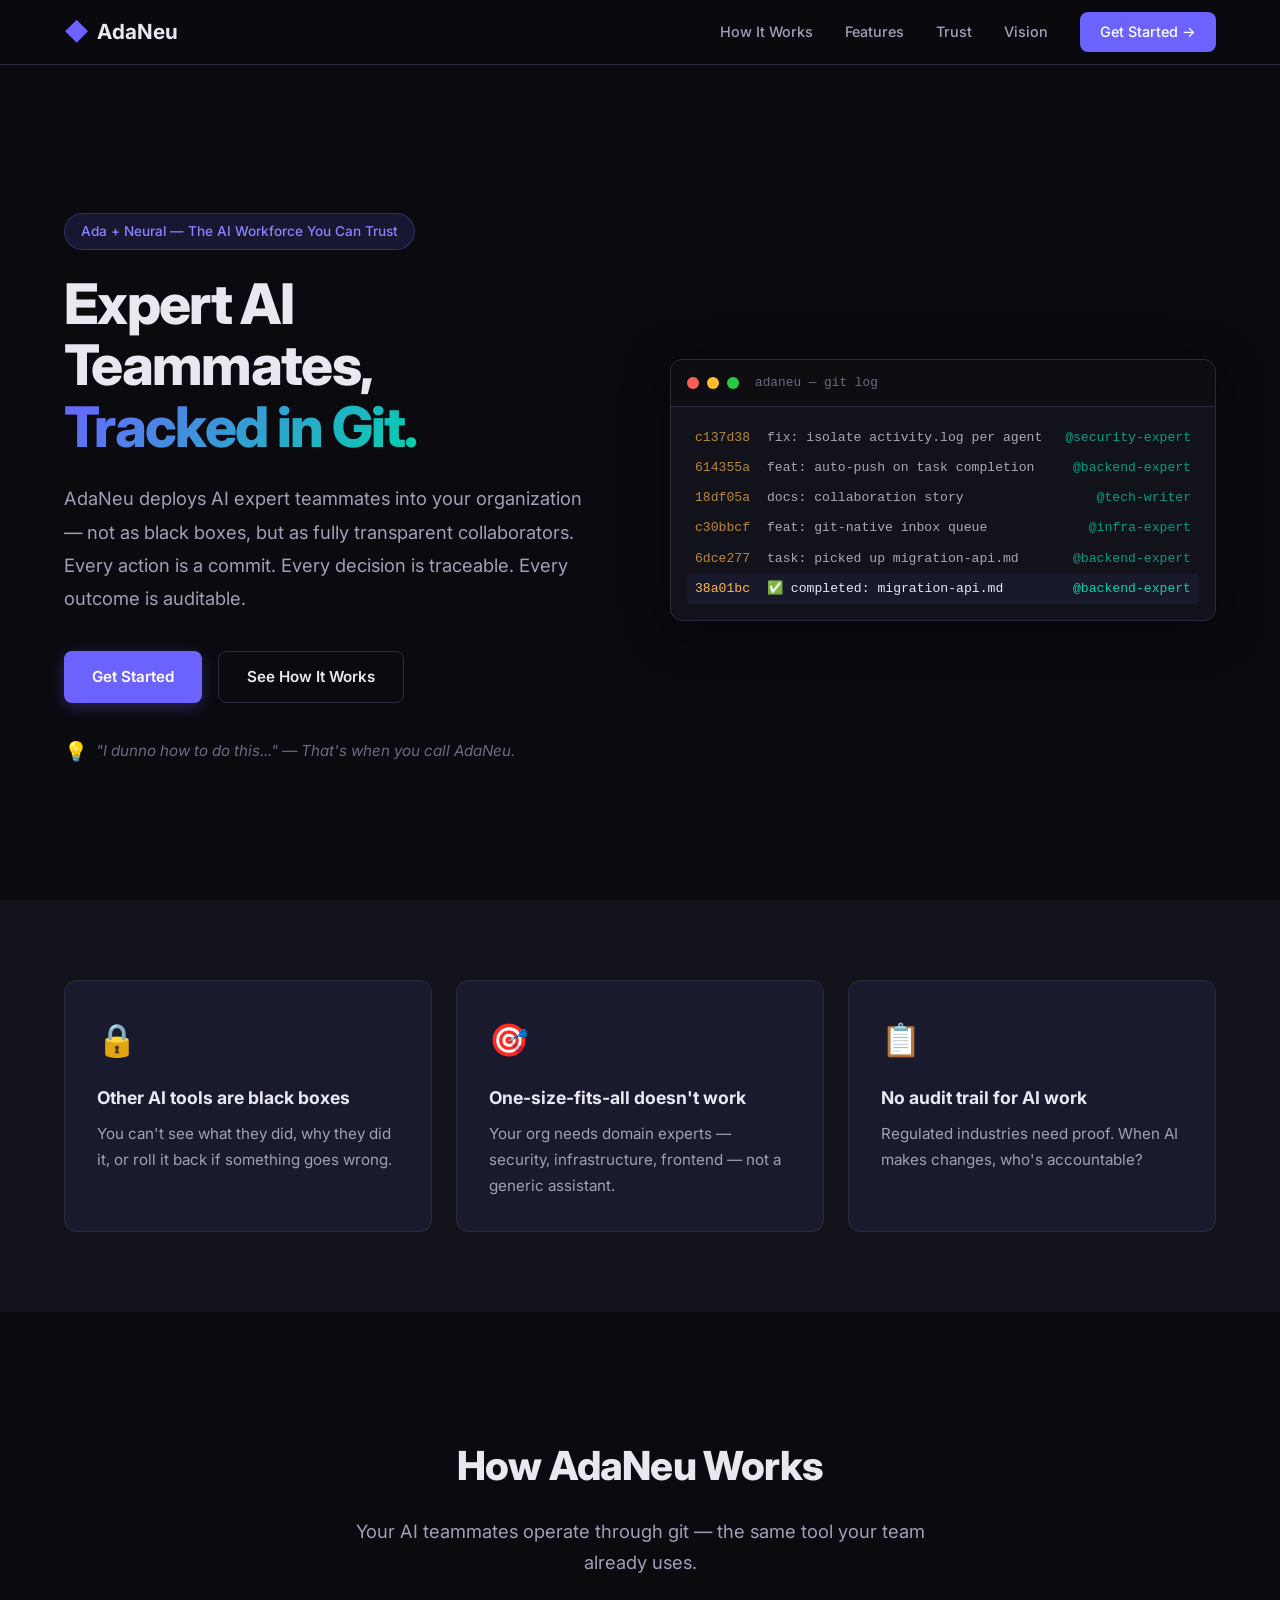
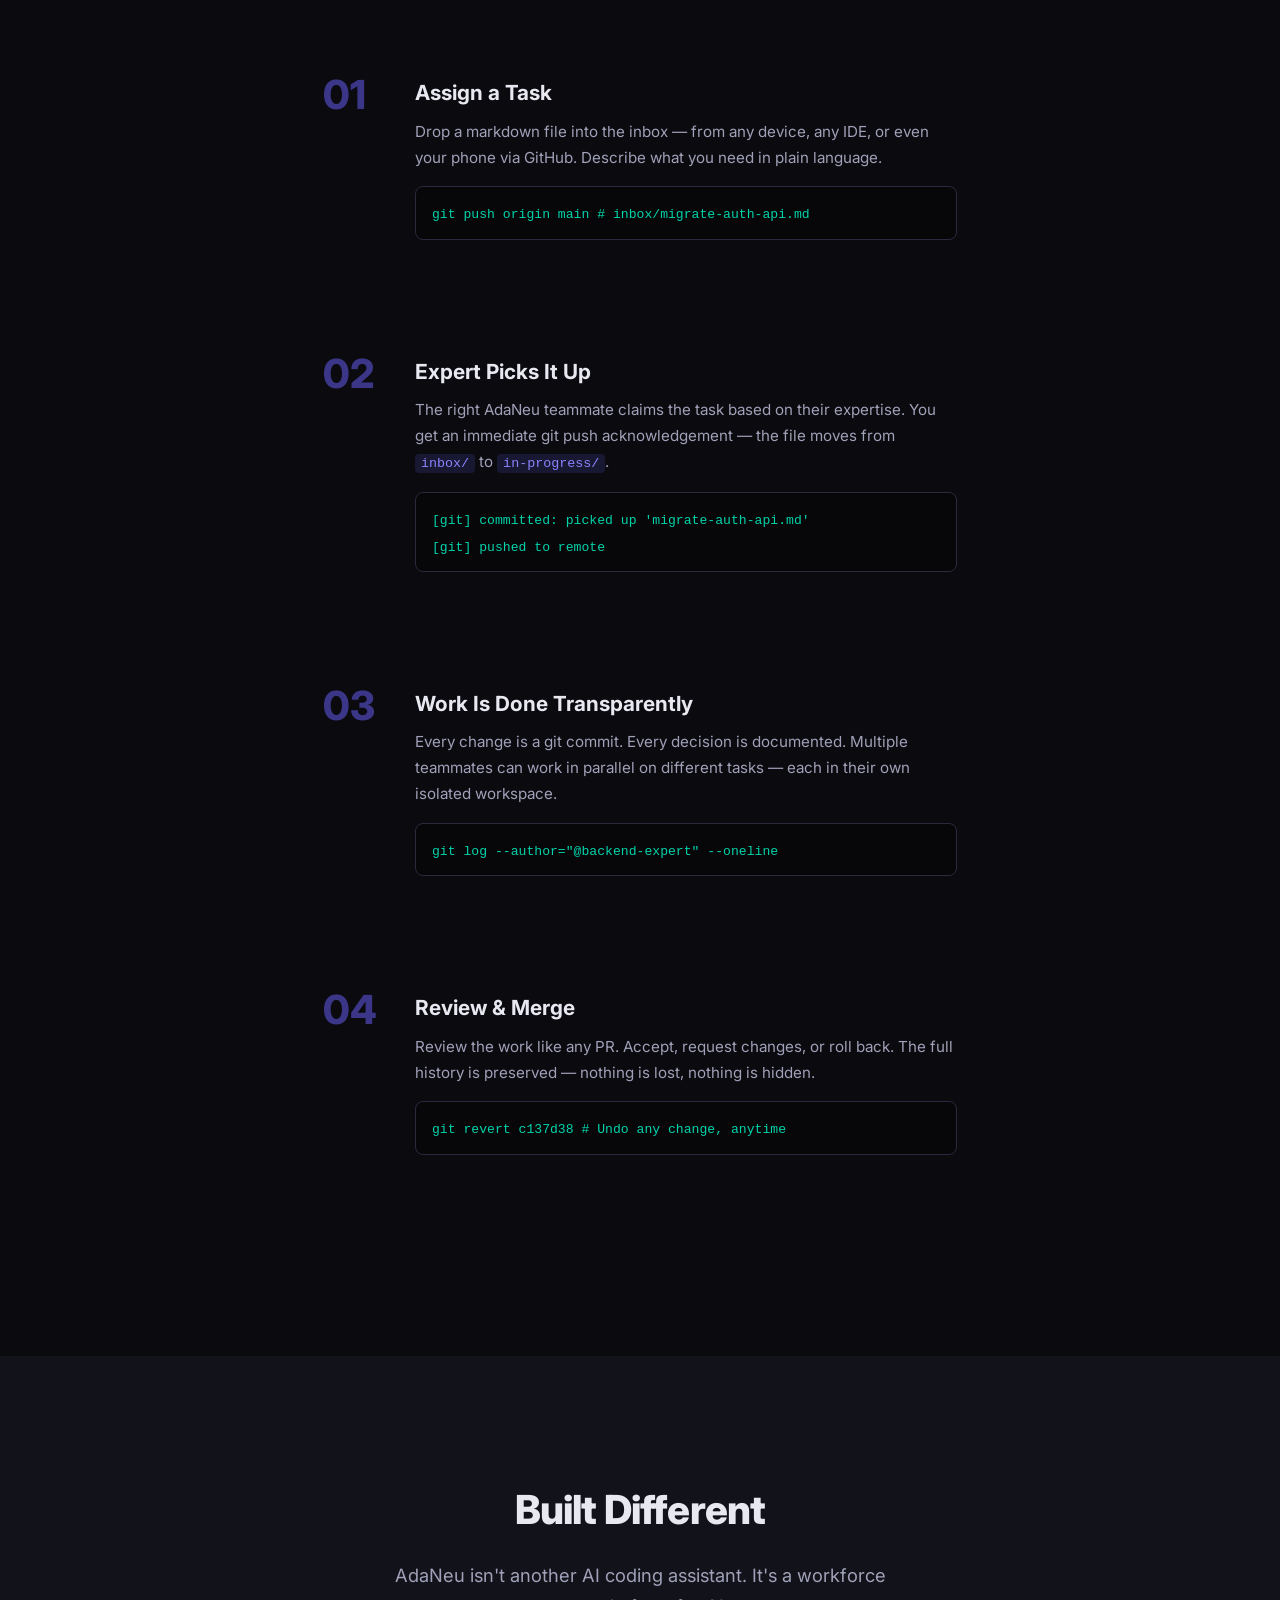
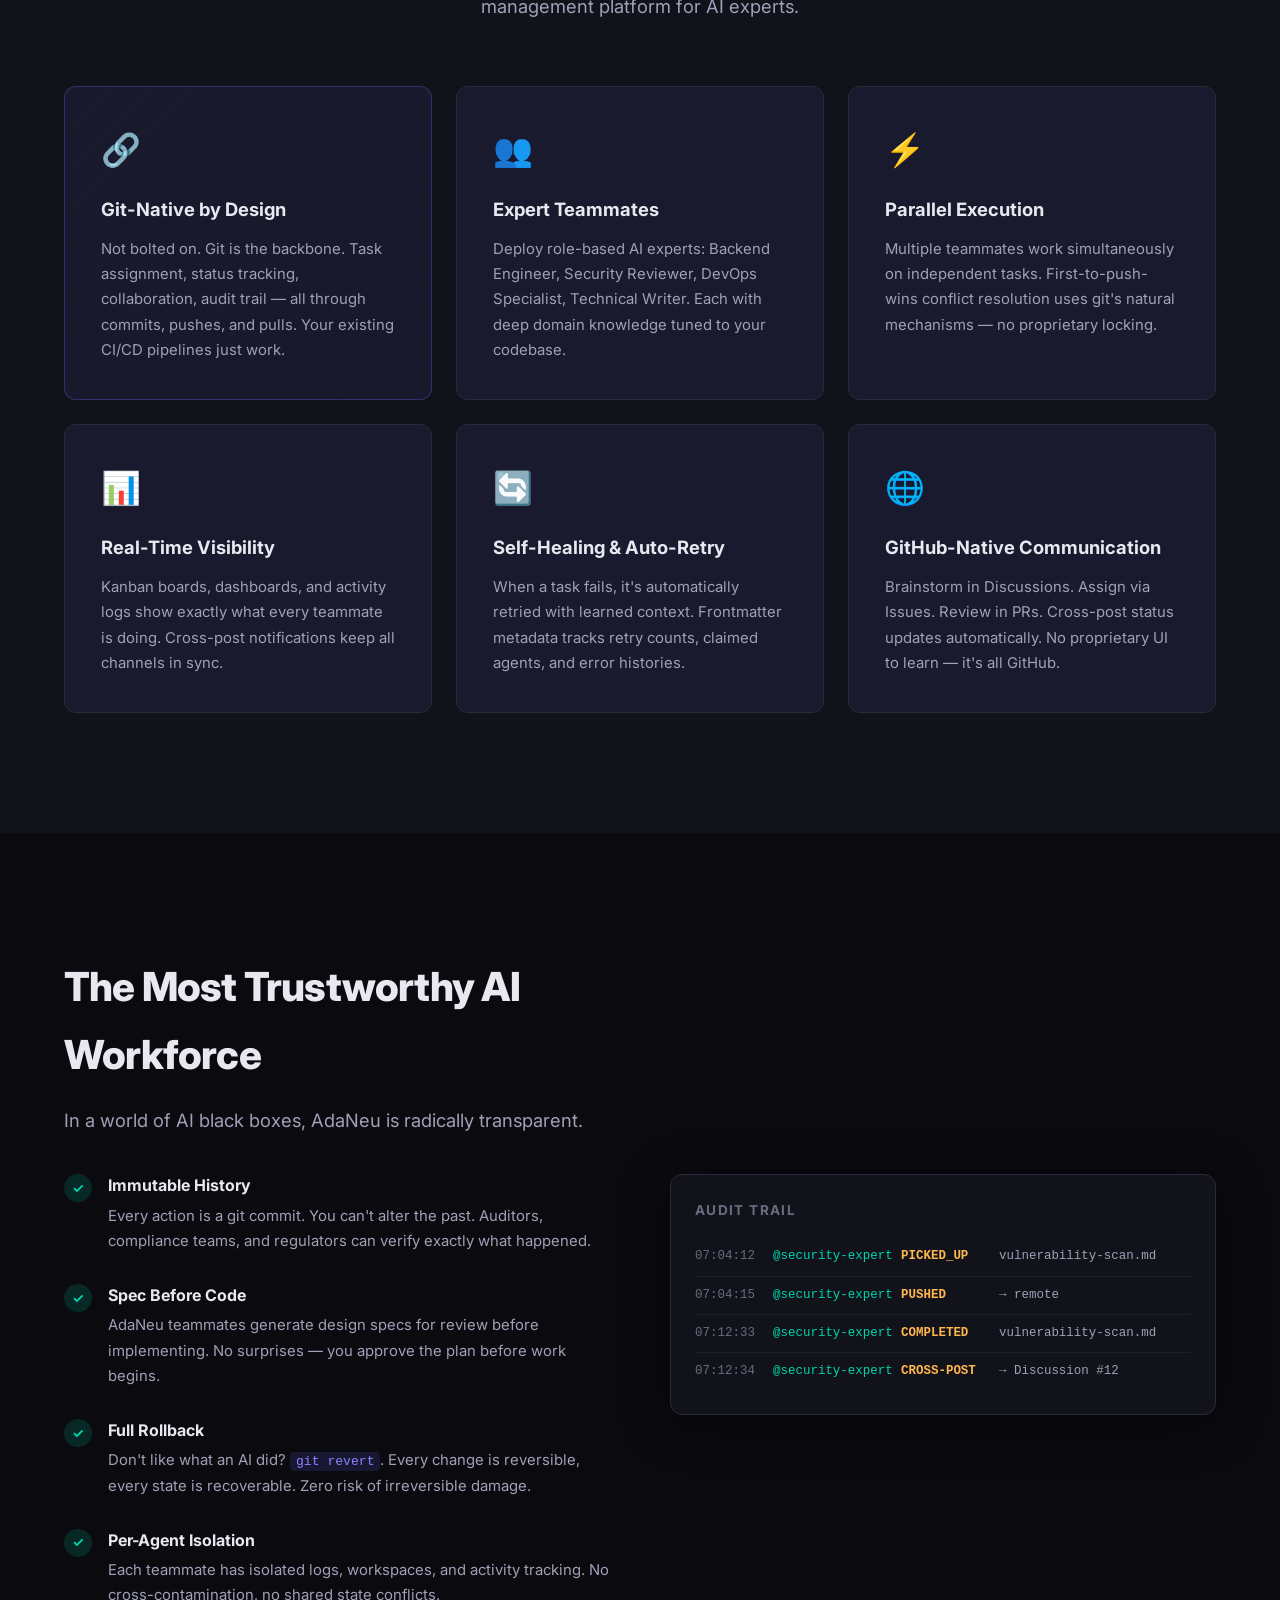
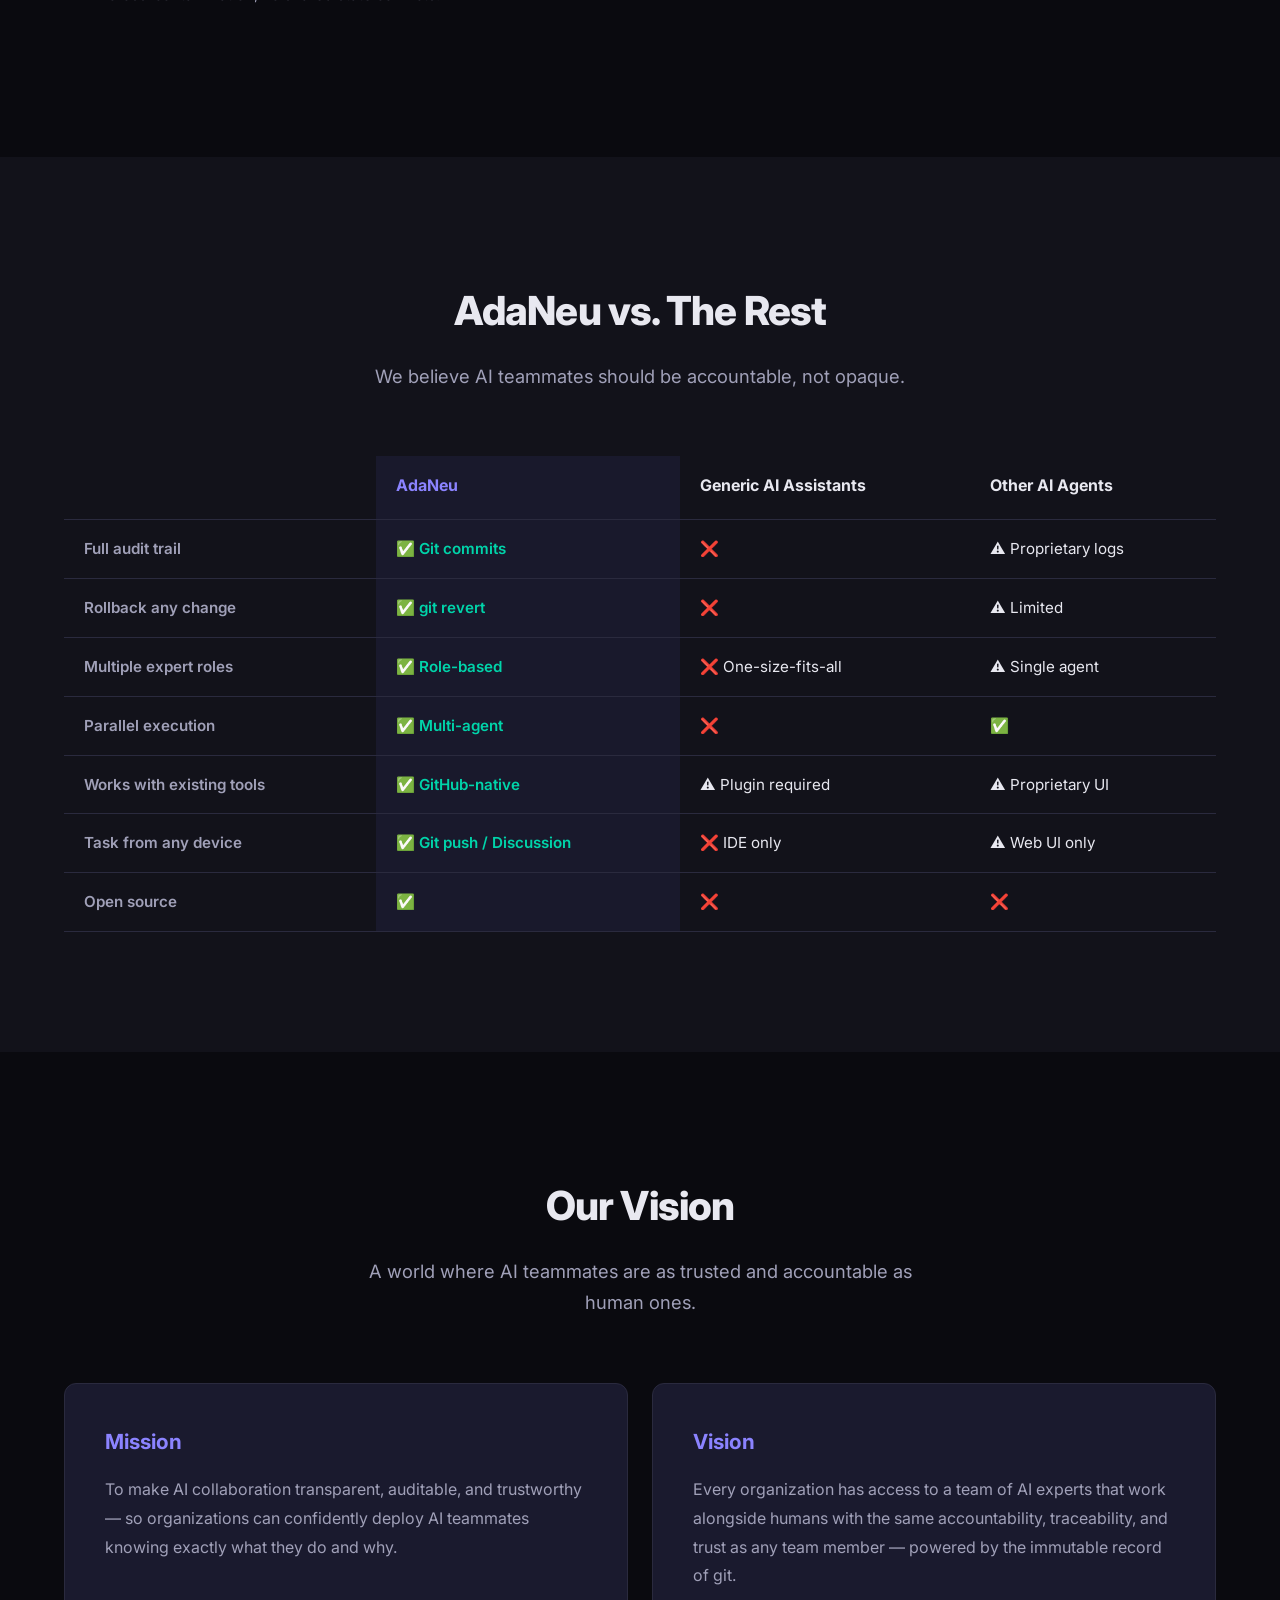
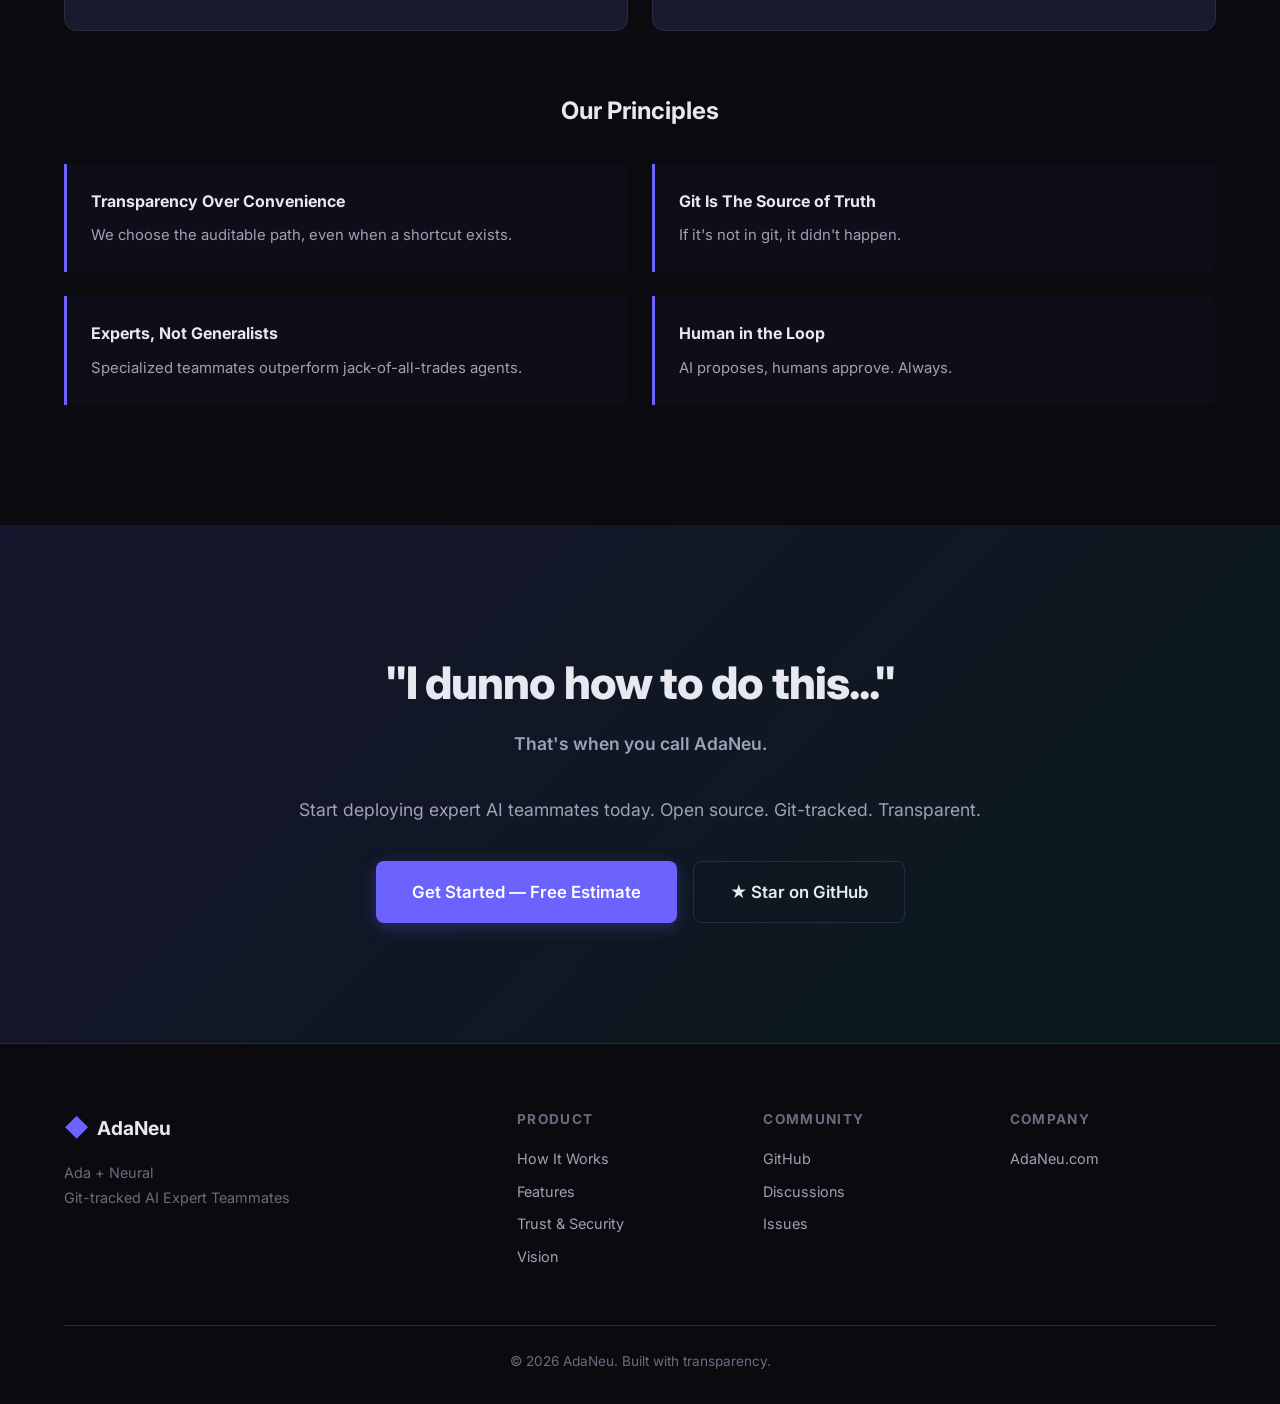
==== commit deba588d: "feat: customer intake wizard, admin dashboard, and environment docs - get-started.html: 4-step custo" ====
--- a/index.html
+++ b/index.html
@@ -24,7 +24,7 @@
                 <a href="#features">Features</a>
                 <a href="#trust">Trust</a>
                 <a href="#vision">Vision</a>
-                <a href="https://github.com/claude-optima/adaneu" class="nav-cta" target="_blank">GitHub →</a>
+                <a href="get-started.html" class="nav-cta">Get Started →</a>
             </div>
             <button class="nav-mobile-toggle" aria-label="Toggle menu">
                 <span></span>
@@ -48,7 +48,7 @@
                 Every decision is traceable. Every outcome is auditable.
             </p>
             <div class="hero-cta-group">
-                <a href="https://github.com/claude-optima/adaneu" class="btn btn-primary" target="_blank">
+                <a href="get-started.html" class="btn btn-primary">
                     Get Started
                 </a>
                 <a href="#how-it-works" class="btn btn-secondary">
@@ -409,11 +409,11 @@
                 <p class="cta-subtitle">That's when you call AdaNeu.</p>
                 <p>Start deploying expert AI teammates today. Open source. Git-tracked. Transparent.</p>
                 <div class="cta-buttons">
-                    <a href="https://github.com/claude-optima/adaneu" class="btn btn-primary btn-large" target="_blank">
+                    <a href="get-started.html" class="btn btn-primary btn-large">
+                        Get Started — Free Estimate
+                    </a>
+                    <a href="https://github.com/claude-optima/adaneu" class="btn btn-secondary btn-large" target="_blank">
                         ★ Star on GitHub
-                    </a>
-                    <a href="https://github.com/claude-optima/adaneu/discussions" class="btn btn-secondary btn-large" target="_blank">
-                        Join the Discussion
                     </a>
                 </div>
             </div>
